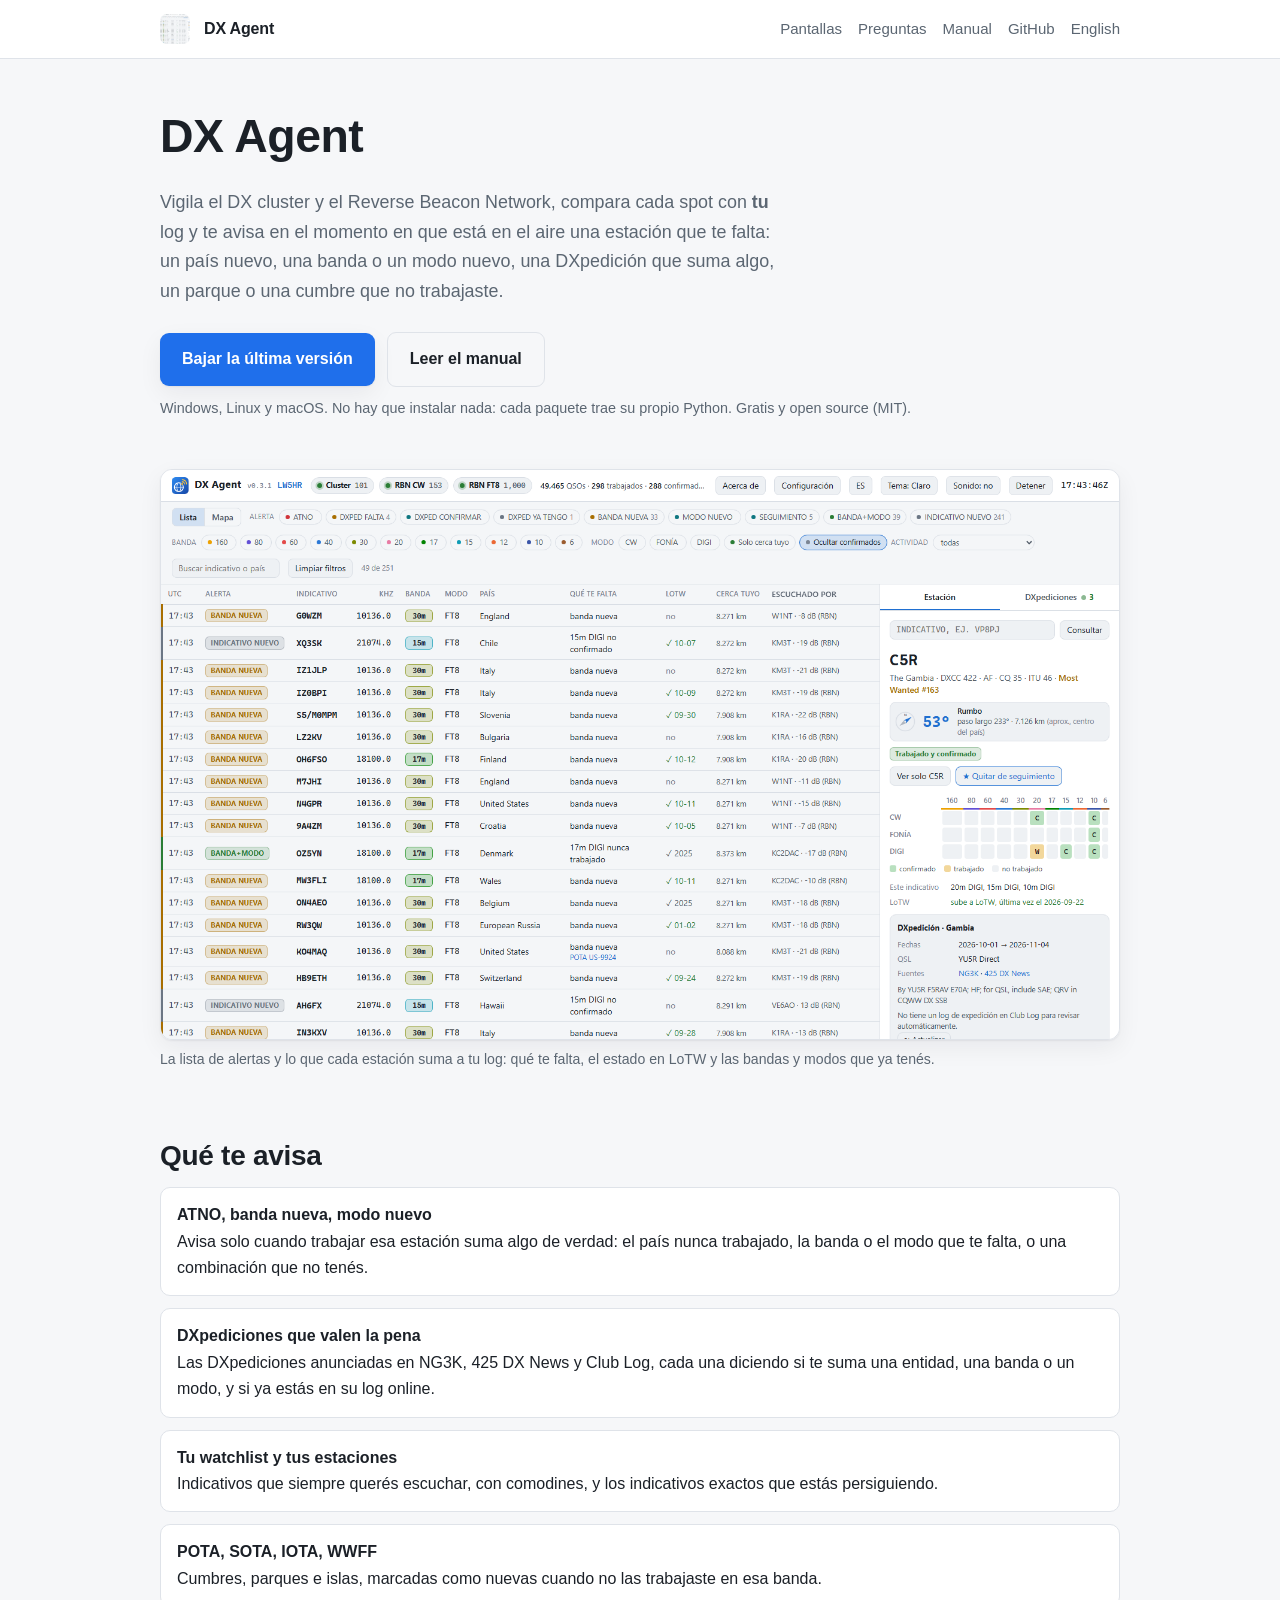
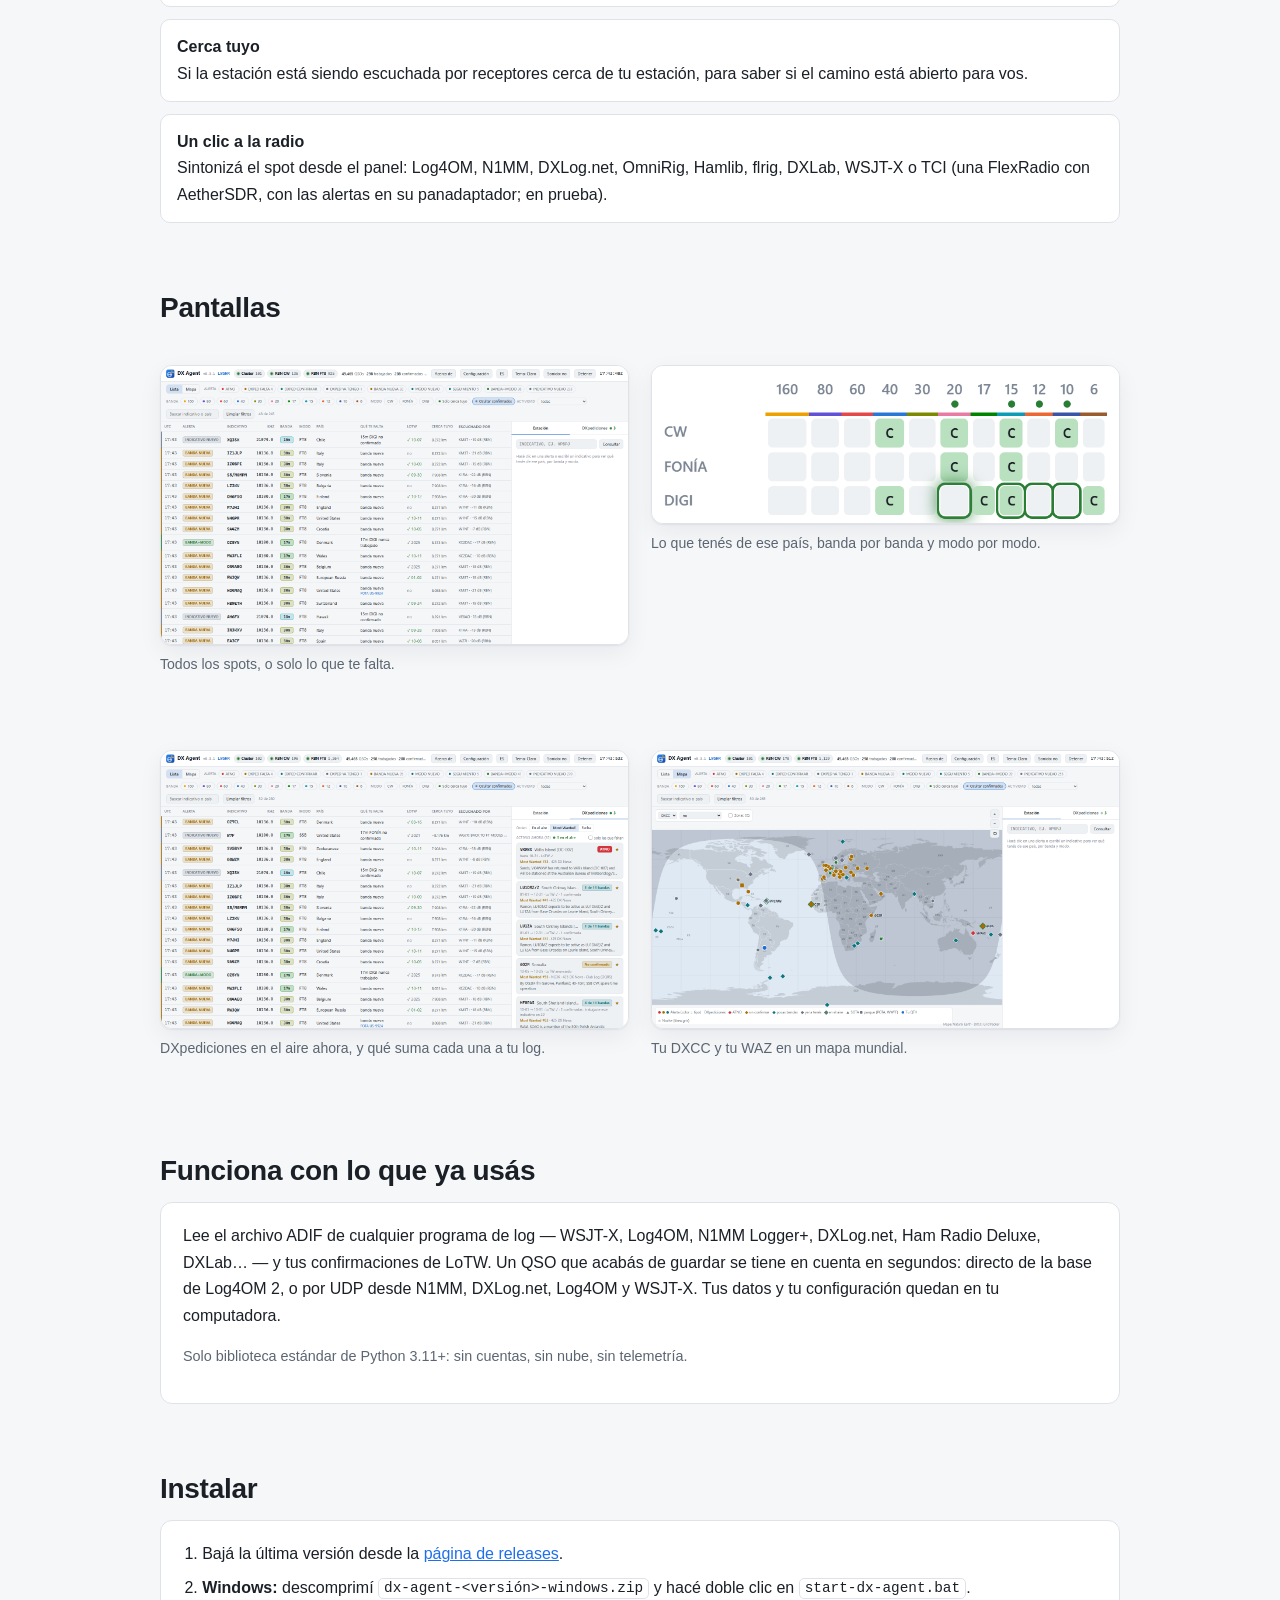
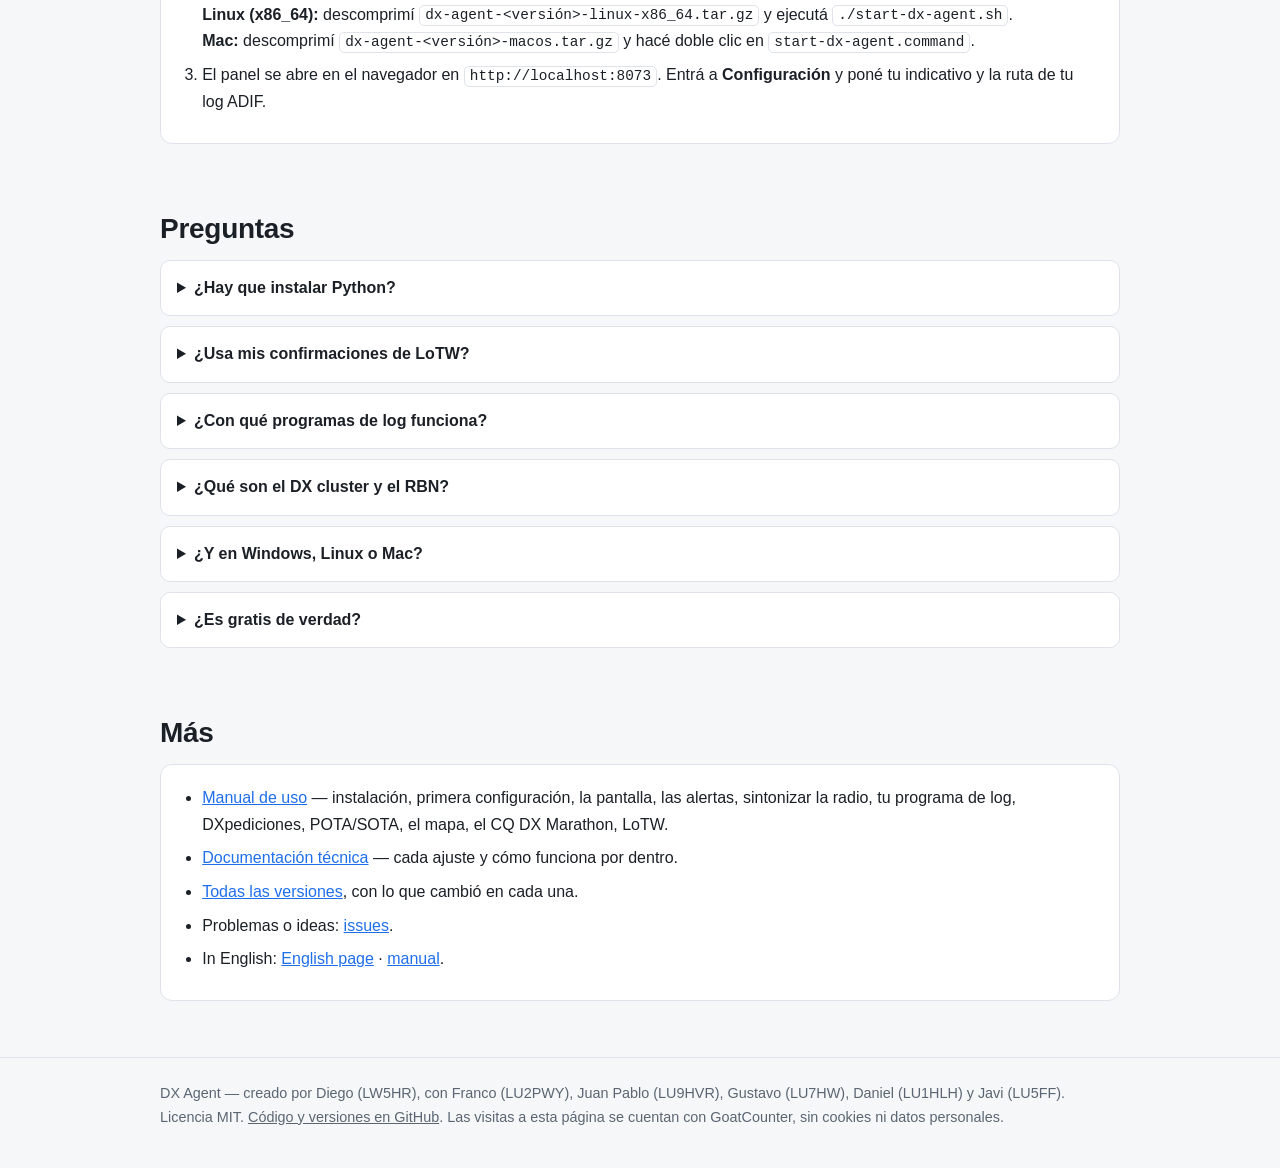
==== es/index.html @ 0524f542 "Page and manual: 0.4.9" ====
<!DOCTYPE html>
<html lang="es">
<head>
<meta charset="utf-8">
<meta name="viewport" content="width=device-width, initial-scale=1">
<title>DX Agent — alertas del DX cluster y del RBN para lo que te falta</title>
<meta name="description" content="Vigila el DX cluster y el RBN y te avisa cuando está en el aire un país, banda, modo o DXpedición que te falta. Gratis, open source, Windows, Linux y Mac.">
<link rel="canonical" href="https://ddimunzio.github.io/dx-agent-download/es/">
<link rel="alternate" hreflang="en" href="https://ddimunzio.github.io/dx-agent-download/">
<link rel="alternate" hreflang="es" href="https://ddimunzio.github.io/dx-agent-download/es/">
<link rel="alternate" hreflang="x-default" href="https://ddimunzio.github.io/dx-agent-download/">
<link rel="icon" href="../images/list.es.png" type="image/png">
<link rel="stylesheet" href="../style.css">
<meta property="og:type" content="website">
<meta property="og:title" content="DX Agent — alertas del DX cluster para lo que te falta">
<meta property="og:description" content="Vigila el DX cluster y el RBN y te avisa cuando está en el aire algo que te falta. Windows, Linux y Mac. Gratis y open source.">
<meta property="og:url" content="https://ddimunzio.github.io/dx-agent-download/es/">
<meta property="og:image" content="https://ddimunzio.github.io/dx-agent-download/images/station.es.png">
<meta property="og:locale" content="es_ES">
<meta property="og:locale:alternate" content="en_US">
<meta name="twitter:card" content="summary_large_image">
<meta name="twitter:title" content="DX Agent — alertas del DX cluster para lo que te falta">
<meta name="twitter:description" content="Vigila el DX cluster y el RBN y te avisa cuando está en el aire algo que te falta.">
<meta name="twitter:image" content="https://ddimunzio.github.io/dx-agent-download/images/station.es.png">
<script type="application/ld+json">
{
  "@context": "https://schema.org",
  "@type": "SoftwareApplication",
  "name": "DX Agent",
  "applicationCategory": "UtilitiesApplication",
  "applicationSubCategory": "Radioaficion",
  "operatingSystem": "Windows, Linux, macOS",
  "inLanguage": "es",
  "description": "Vigila el DX cluster y el Reverse Beacon Network, compara cada spot con tu log ADIF y te avisa cuando esta en el aire una estacion que te falta.",
  "url": "https://ddimunzio.github.io/dx-agent-download/es/",
  "downloadUrl": "https://github.com/ddimunzio/dx-agent-download/releases/latest",
  "softwareVersion": "0.4.9",
  "license": "https://opensource.org/licenses/MIT",
  "isAccessibleForFree": true,
  "screenshot": "https://ddimunzio.github.io/dx-agent-download/images/station.es.png",
  "offers": { "@type": "Offer", "price": "0", "priceCurrency": "USD" },
  "sameAs": ["https://github.com/ddimunzio/dx-agent-download"]
}
</script>
<script type="application/ld+json">
{
  "@context": "https://schema.org",
  "@type": "FAQPage",
  "inLanguage": "es",
  "mainEntity": [
    { "@type": "Question", "name": "¿Hay que instalar Python para usar DX Agent?",
      "acceptedAnswer": { "@type": "Answer", "text": "No. El zip de Windows, el tar.gz de Linux y el paquete de Mac traen su propio Python: se descomprime y se arranca. No hay nada mas que instalar." } },
    { "@type": "Question", "name": "¿Usa mis confirmaciones de LoTW?",
      "acceptedAnswer": { "@type": "Answer", "text": "Si. Con tu contrasena de LoTW baja tus confirmaciones y las suma a tu log, asi una entidad cuenta como confirmada aunque tu programa de log todavia no la haya sincronizado. Tambien podes usar lo que subiste a LoTW como log, sin archivo ADIF." } },
    { "@type": "Question", "name": "¿Con que programas de log funciona?",
      "acceptedAnswer": { "@type": "Answer", "text": "Con cualquiera que escriba un archivo ADIF: WSJT-X, Log4OM, N1MM Logger+, DXLog.net, Ham Radio Deluxe, DXLab y otros. Con Log4OM 2 un QSO se lee directo de su base en unos 10 segundos, y los QSOs que N1MM, DXLog.net, Log4OM o WSJT-X mandan por UDP cuentan al instante." } },
    { "@type": "Question", "name": "¿Que son el DX cluster y el Reverse Beacon Network?",
      "acceptedAnswer": { "@type": "Answer", "text": "El DX cluster es donde los radioaficionados anuncian las estaciones que escuchan. El Reverse Beacon Network es una red mundial de receptores automaticos que decodifican CW y modos digitales y reportan cada estacion que oyen. DX Agent escucha a los dos y se queda con lo que importa para tu log." } },
    { "@type": "Question", "name": "¿Funciona en Linux y en Mac?",
      "acceptedAnswer": { "@type": "Answer", "text": "Si. Windows, Linux (x86_64) y macOS tienen su propio paquete con Python adentro. Lo unico que no esta fuera de Windows es el log en vivo de Log4OM y los destinos de sintonia Log4OM, N1MM, OmniRig y DXLab; Hamlib, flrig y TCI funcionan en todas las plataformas." } },
    { "@type": "Question", "name": "¿Es gratis?",
      "acceptedAnswer": { "@type": "Answer", "text": "Si: licencia MIT, sin cuenta, sin telemetria y sin servicio en la nube. Corre en tu computadora." } }
  ]
}
</script>
</head>
<body>

<header>
  <div class="wrap">
    <img src="../images/station.es.png" alt="DX Agent" width="30" height="30" style="object-fit:cover;border-radius:7px">
    <span class="name">DX Agent</span>
    <nav>
      <a href="#pantallas">Pantallas</a>
      <a href="#preguntas">Preguntas</a>
      <a href="https://github.com/ddimunzio/dx-agent-download/blob/main/MANUAL.es.md">Manual</a>
      <a href="https://github.com/ddimunzio/dx-agent-download">GitHub</a>
      <a href="../" hreflang="en" lang="en">English</a>
    </nav>
  </div>
</header>

<main class="wrap">

  <section class="hero">
    <h1>DX Agent</h1>
    <p class="lead">Vigila el DX cluster y el Reverse Beacon Network, compara cada spot con
      <strong>tu</strong> log y te avisa en el momento en que está en el aire una estación que te
      falta: un país nuevo, una banda o un modo nuevo, una DXpedición que suma algo, un parque o una
      cumbre que no trabajaste.</p>
    <div class="cta">
      <a class="btn" href="https://github.com/ddimunzio/dx-agent-download/releases/latest" data-goatcounter-click="download">Bajar la última versión</a>
      <a class="btn secondary" href="https://github.com/ddimunzio/dx-agent-download/blob/main/MANUAL.es.md">Leer el manual</a>
    </div>
    <p class="small">Windows, Linux y macOS. No hay que instalar nada: cada paquete trae su propio
      Python. Gratis y open source (MIT).</p>
  </section>

  <figure>
    <img src="../images/station.es.png" alt="Panel de DX Agent: la lista de alertas, con una DXpedición que hacía falta en 20 m y la grilla de bandas y modos de esa estación" width="1000" loading="eager">
    <figcaption>La lista de alertas y lo que cada estación suma a tu log: qué te falta, el estado en
      LoTW y las bandas y modos que ya tenés.</figcaption>
  </figure>

  <h2>Qué te avisa</h2>
  <ul class="features">
    <li><b>ATNO, banda nueva, modo nuevo</b> Avisa solo cuando trabajar esa estación suma algo de
      verdad: el país nunca trabajado, la banda o el modo que te falta, o una combinación que no tenés.</li>
    <li><b>DXpediciones que valen la pena</b> Las DXpediciones anunciadas en NG3K, 425 DX News y Club
      Log, cada una diciendo si te suma una entidad, una banda o un modo, y si ya estás en su log
      online.</li>
    <li><b>Tu watchlist y tus estaciones</b> Indicativos que siempre querés escuchar, con comodines, y
      los indicativos exactos que estás persiguiendo.</li>
    <li><b>POTA, SOTA, IOTA, WWFF</b> Cumbres, parques e islas, marcadas como nuevas cuando no las
      trabajaste en esa banda.</li>
    <li><b>Cerca tuyo</b> Si la estación está siendo escuchada por receptores cerca de tu estación, para
      saber si el camino está abierto para vos.</li>
    <li><b>Un clic a la radio</b> Sintonizá el spot desde el panel: Log4OM, N1MM, DXLog.net, OmniRig,
      Hamlib, flrig, DXLab, WSJT-X o TCI (una FlexRadio con AetherSDR, con las alertas en su
      panadaptador; en prueba).</li>
  </ul>

  <h2 id="pantallas">Pantallas</h2>
  <div class="grid2">
    <figure>
      <img src="../images/list.es.png" alt="DX Agent: la lista de spots, filtrada a las estaciones que faltan, con los chips de banda y modo" loading="lazy">
      <figcaption>Todos los spots, o solo lo que te falta.</figcaption>
    </figure>
    <figure>
      <img src="../images/grid-onair.es.png" alt="DX Agent: la grilla de bandas y modos, con un anillo verde en la banda donde la estación está en el aire ahora" loading="lazy">
      <figcaption>Lo que tenés de ese país, banda por banda y modo por modo.</figcaption>
    </figure>
    <figure>
      <img src="../images/dxpeditions.es.png" alt="DX Agent: la pestaña de DXpediciones, con las que están en el aire ahora y lo que cada una suma al log" loading="lazy">
      <figcaption>DXpediciones en el aire ahora, y qué suma cada una a tu log.</figcaption>
    </figure>
    <figure>
      <img src="../images/map.es.png" alt="DX Agent: el mapa mundial con los países trabajados y confirmados y la posición de la estación" loading="lazy">
      <figcaption>Tu DXCC y tu WAZ en un mapa mundial.</figcaption>
    </figure>
  </div>

  <h2>Funciona con lo que ya usás</h2>
  <div class="card">
    <p>Lee el archivo ADIF de cualquier programa de log — WSJT-X, Log4OM, N1MM Logger+, DXLog.net, Ham
      Radio Deluxe, DXLab… — y tus confirmaciones de LoTW. Un QSO que acabás de guardar se tiene en
      cuenta en segundos: directo de la base de Log4OM 2, o por UDP desde N1MM, DXLog.net, Log4OM y
      WSJT-X. Tus datos y tu configuración quedan en tu computadora.</p>
    <p class="small">Solo biblioteca estándar de Python 3.11+: sin cuentas, sin nube, sin telemetría.</p>
  </div>

  <h2>Instalar</h2>
  <div class="card">
    <ol>
      <li>Bajá la última versión desde la
        <a href="https://github.com/ddimunzio/dx-agent-download/releases/latest" data-goatcounter-click="download-install">página de releases</a>.</li>
      <li><b>Windows:</b> descomprimí <code>dx-agent-&lt;versión&gt;-windows.zip</code> y hacé doble clic
        en <code>start-dx-agent.bat</code>.<br>
        <b>Linux (x86_64):</b> descomprimí <code>dx-agent-&lt;versión&gt;-linux-x86_64.tar.gz</code> y
        ejecutá <code>./start-dx-agent.sh</code>.<br>
        <b>Mac:</b> descomprimí <code>dx-agent-&lt;versión&gt;-macos.tar.gz</code> y hacé doble clic en
        <code>start-dx-agent.command</code>.</li>
      <li>El panel se abre en el navegador en <code>http://localhost:8073</code>. Entrá a
        <b>Configuración</b> y poné tu indicativo y la ruta de tu log ADIF.</li>
    </ol>
  </div>

  <h2 id="preguntas">Preguntas</h2>
  <details>
    <summary>¿Hay que instalar Python?</summary>
    <p>No. Cada paquete trae su propio Python: se descomprime y se arranca. No hay nada más que instalar.</p>
  </details>
  <details>
    <summary>¿Usa mis confirmaciones de LoTW?</summary>
    <p>Sí. Con tu contraseña de LoTW baja tus confirmaciones y las suma a tu log, así una entidad
      cuenta como confirmada aunque tu programa de log todavía no la haya sincronizado. También podés
      usar lo que subiste a LoTW como log, sin archivo ADIF.</p>
  </details>
  <details>
    <summary>¿Con qué programas de log funciona?</summary>
    <p>Con cualquiera que escriba un archivo ADIF. Con Log4OM 2 un QSO se lee directo de su base en
      unos 10 segundos; los QSOs que N1MM Logger+, DXLog.net, Log4OM o WSJT-X mandan por UDP cuentan
      al instante.</p>
  </details>
  <details>
    <summary>¿Qué son el DX cluster y el RBN?</summary>
    <p>El DX cluster es donde los radioaficionados anuncian las estaciones que escuchan. El Reverse
      Beacon Network es una red mundial de receptores automáticos que decodifican CW y modos digitales
      y reportan cada estación que oyen. DX Agent escucha a los dos y se queda con lo que importa para
      tu log.</p>
  </details>
  <details>
    <summary>¿Y en Windows, Linux o Mac?</summary>
    <p>En los tres, cada uno con su paquete. Lo único que no está fuera de Windows es el log en vivo
      de Log4OM y los destinos de sintonía Log4OM, N1MM, OmniRig y DXLab; Hamlib, flrig y TCI funcionan
      en todas las plataformas.</p>
  </details>
  <details>
    <summary>¿Es gratis de verdad?</summary>
    <p>Sí: licencia MIT, sin cuenta, sin telemetría y sin servicio en la nube. Corre en tu
      computadora.</p>
  </details>

  <h2>Más</h2>
  <div class="card">
    <ul>
      <li><a href="https://github.com/ddimunzio/dx-agent-download/blob/main/MANUAL.es.md">Manual de uso</a>
        — instalación, primera configuración, la pantalla, las alertas, sintonizar la radio, tu
        programa de log, DXpediciones, POTA/SOTA, el mapa, el CQ DX Marathon, LoTW.</li>
      <li><a href="https://github.com/ddimunzio/dx-agent-download/blob/main/docs/DOCUMENTACION.md">Documentación técnica</a>
        — cada ajuste y cómo funciona por dentro.</li>
      <li><a href="https://github.com/ddimunzio/dx-agent-download/releases" data-goatcounter-click="all-versions">Todas las versiones</a>, con
        lo que cambió en cada una.</li>
      <li>Problemas o ideas: <a href="https://github.com/ddimunzio/dx-agent-download/issues">issues</a>.</li>
      <li lang="en">In English: <a href="../" hreflang="en">English page</a> ·
        <a href="https://github.com/ddimunzio/dx-agent-download/blob/main/MANUAL.en.md" hreflang="en">manual</a>.</li>
    </ul>
  </div>

</main>

<footer>
  <div class="wrap">
    DX Agent — creado por Diego (LW5HR), con Franco (LU2PWY), Juan Pablo (LU9HVR),
    Gustavo (LU7HW), Daniel (LU1HLH) y Javi (LU5FF). Licencia MIT.
    <a href="https://github.com/ddimunzio/dx-agent-download">Código y versiones en GitHub</a>.
    Las visitas a esta página se cuentan con GoatCounter, sin cookies ni datos personales.
  </div>
</footer>

<!-- Visits and download clicks, counted by GoatCounter (no cookies, no personal data):
     https://lw5hr.goatcounter.com -->
<script data-goatcounter="https://lw5hr.goatcounter.com/count"
        async src="https://gc.zgo.at/count.js"></script>
</body>
</html>
---- style.css ----
/* DX Agent: the download page. No dependencies, no fonts to fetch: it must open fast on a
   phone over a bad link, from a forum or a club's WhatsApp group. */
:root {
  --bg: #f6f7f9; --panel: #fff; --text: #1b2027; --muted: #5b6672; --line: #dfe3e9;
  --accent: #1f6feb; --accent-text: #fff; --good: #1a7f37; --shadow: 0 1px 2px rgba(16,24,40,.06), 0 8px 24px rgba(16,24,40,.06);
  --mono: ui-monospace, SFMono-Regular, "SF Mono", Menlo, Consolas, monospace;
}
@media (prefers-color-scheme: dark) {
  :root {
    --bg: #0e1116; --panel: #161b22; --text: #e6edf3; --muted: #9aa7b4; --line: #262d36;
    --accent: #388bfd; --accent-text: #04101f; --good: #3fb950; --shadow: 0 1px 2px rgba(0,0,0,.4), 0 8px 24px rgba(0,0,0,.35);
  }
}
* { box-sizing: border-box; }
html { scroll-behavior: smooth; }
body {
  margin: 0; background: var(--bg); color: var(--text);
  font: 16px/1.65 -apple-system, BlinkMacSystemFont, "Segoe UI", Roboto, Helvetica, Arial, sans-serif;
}
.wrap { max-width: 1000px; margin: 0 auto; padding: 0 20px; }
a { color: var(--accent); }
h1, h2, h3 { line-height: 1.25; margin: 0 0 .5em; letter-spacing: -.01em; }
h1 { font-size: clamp(2rem, 5vw, 2.9rem); }
h2 { font-size: clamp(1.35rem, 3vw, 1.75rem); margin-top: 2.4em; }
h3 { font-size: 1.05rem; }
p { margin: 0 0 1em; }
code { font-family: var(--mono); font-size: .9em; background: var(--panel); border: 1px solid var(--line); border-radius: 5px; padding: .1em .35em; }

header { border-bottom: 1px solid var(--line); background: var(--panel); position: sticky; top: 0; z-index: 5; }
header .wrap { display: flex; align-items: center; gap: 14px; min-height: 58px; flex-wrap: wrap; padding-top: 8px; padding-bottom: 8px; }
header img { width: 30px; height: 30px; }
header .name { font-weight: 700; letter-spacing: -.01em; }
header nav { margin-left: auto; display: flex; gap: 16px; align-items: center; font-size: .94rem; flex-wrap: wrap; }
header nav a { color: var(--muted); text-decoration: none; }
header nav a:hover { color: var(--text); }

.hero { padding: 48px 0 8px; }
.lead { font-size: 1.12rem; color: var(--muted); max-width: 62ch; }
.cta { display: flex; gap: 12px; align-items: center; flex-wrap: wrap; margin: 26px 0 10px; }
.btn {
  display: inline-block; background: var(--accent); color: var(--accent-text); text-decoration: none;
  font-weight: 650; padding: 13px 22px; border-radius: 9px; box-shadow: var(--shadow);
}
.btn:hover { filter: brightness(1.08); }
.btn.secondary { background: transparent; color: var(--text); border: 1px solid var(--line); box-shadow: none; }
.small { font-size: .9rem; color: var(--muted); }

figure { margin: 26px 0; }
figure img { width: 100%; height: auto; display: block; border-radius: 12px; border: 1px solid var(--line); box-shadow: var(--shadow); }
figcaption { font-size: .88rem; color: var(--muted); margin-top: 8px; }
.grid2 { display: grid; gap: 22px; grid-template-columns: 1fr 1fr; }
@media (max-width: 760px) { .grid2 { grid-template-columns: 1fr; } }

ul.features { list-style: none; padding: 0; margin: 0; display: grid; gap: 12px; }
ul.features li { background: var(--panel); border: 1px solid var(--line); border-radius: 10px; padding: 14px 16px; }
ul.features b { display: block; }

.card { background: var(--panel); border: 1px solid var(--line); border-radius: 12px; padding: 20px 22px; }
.card ol, .card ul { margin: 0; padding-left: 1.2em; }
.card li { margin-bottom: .45em; }

details { background: var(--panel); border: 1px solid var(--line); border-radius: 10px; padding: 14px 16px; margin-bottom: 10px; }
details summary { cursor: pointer; font-weight: 620; }
details p { margin: 10px 0 0; color: var(--muted); }

footer { margin-top: 56px; border-top: 1px solid var(--line); padding: 24px 0 40px; color: var(--muted); font-size: .9rem; }
footer a { color: var(--muted); }
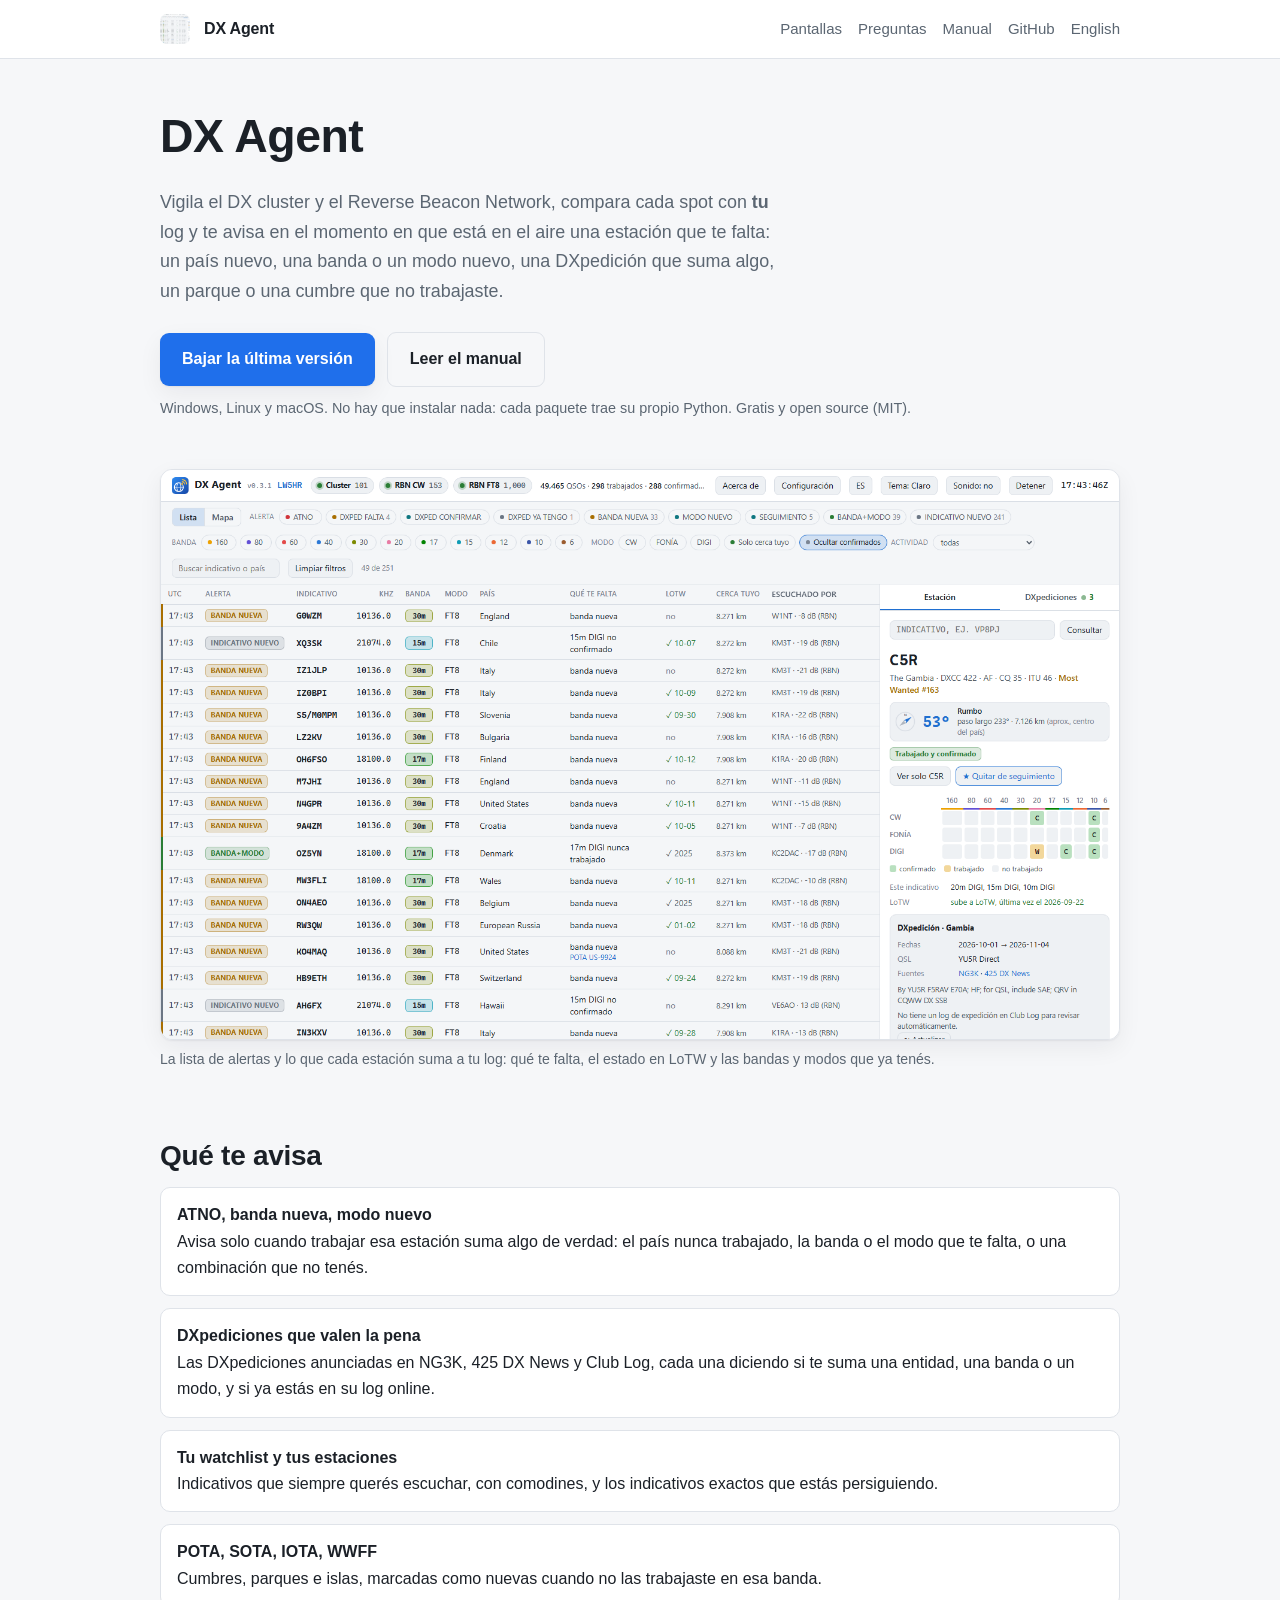
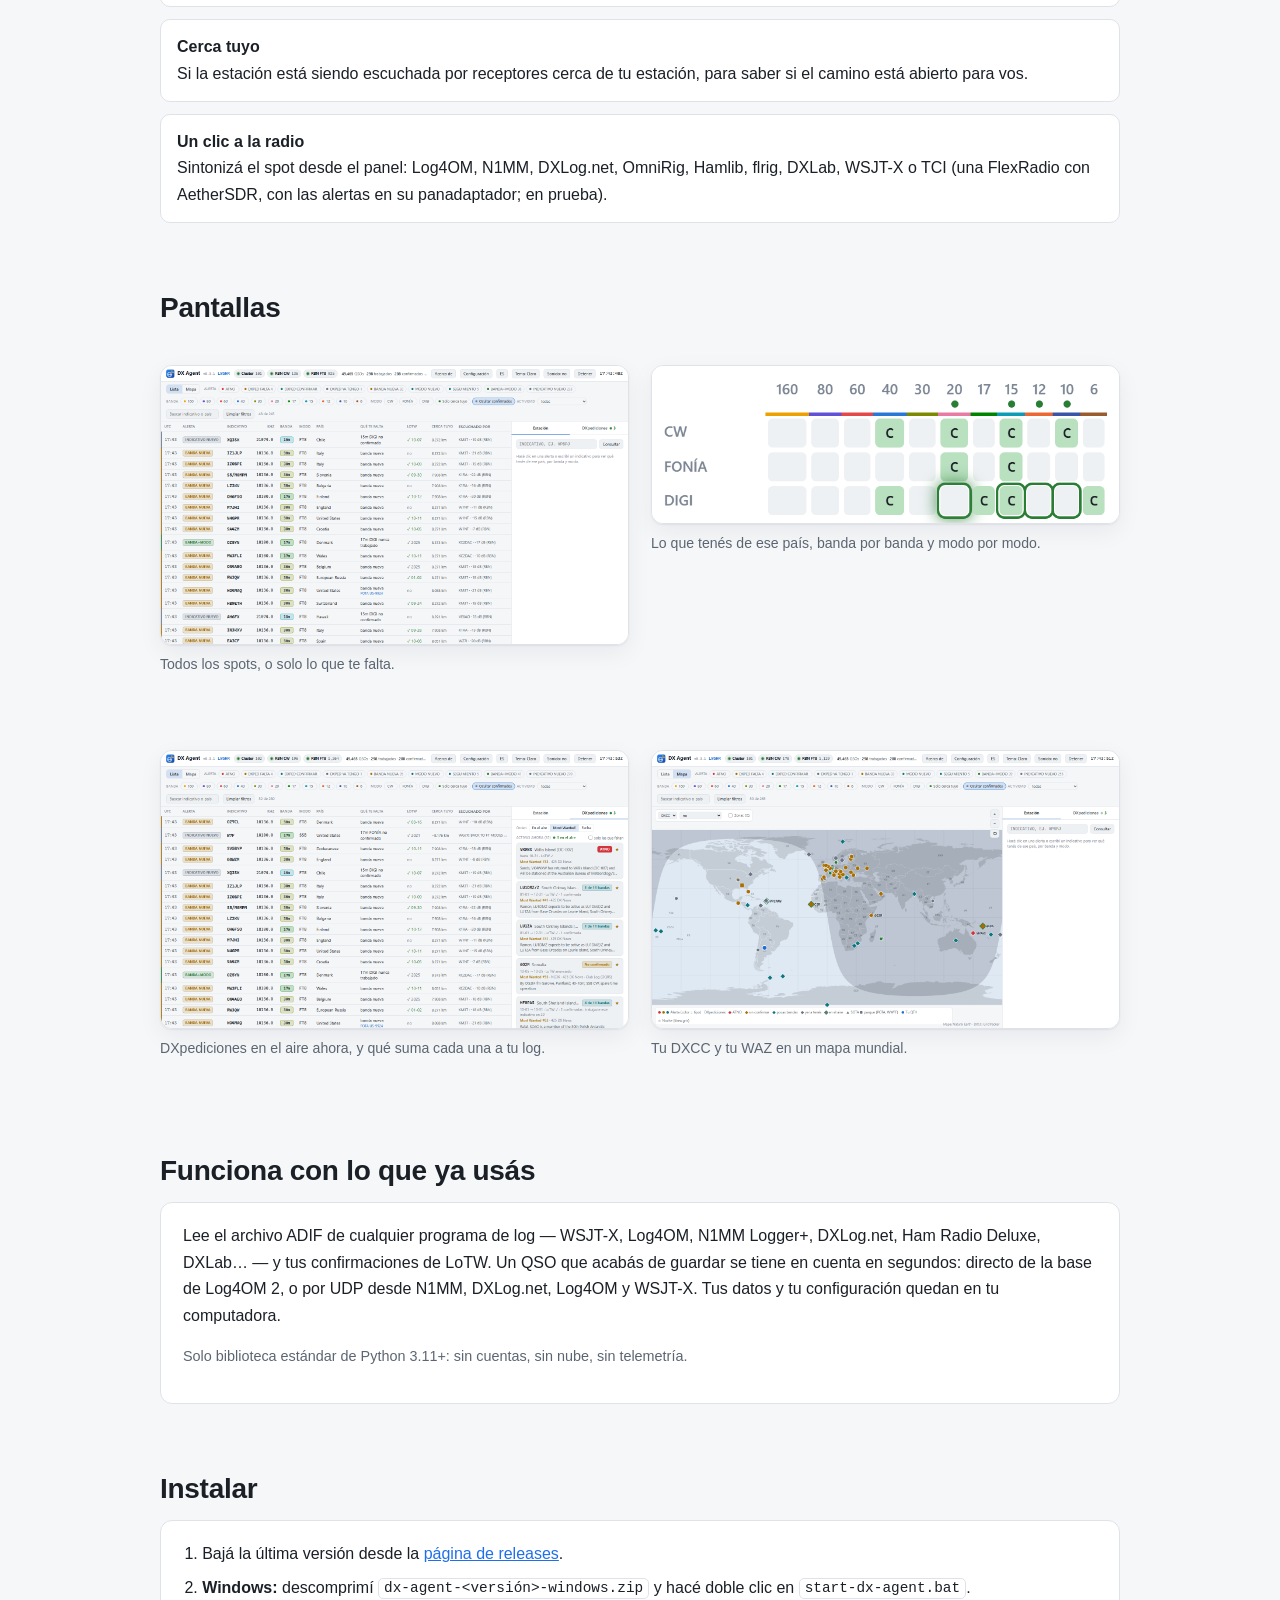
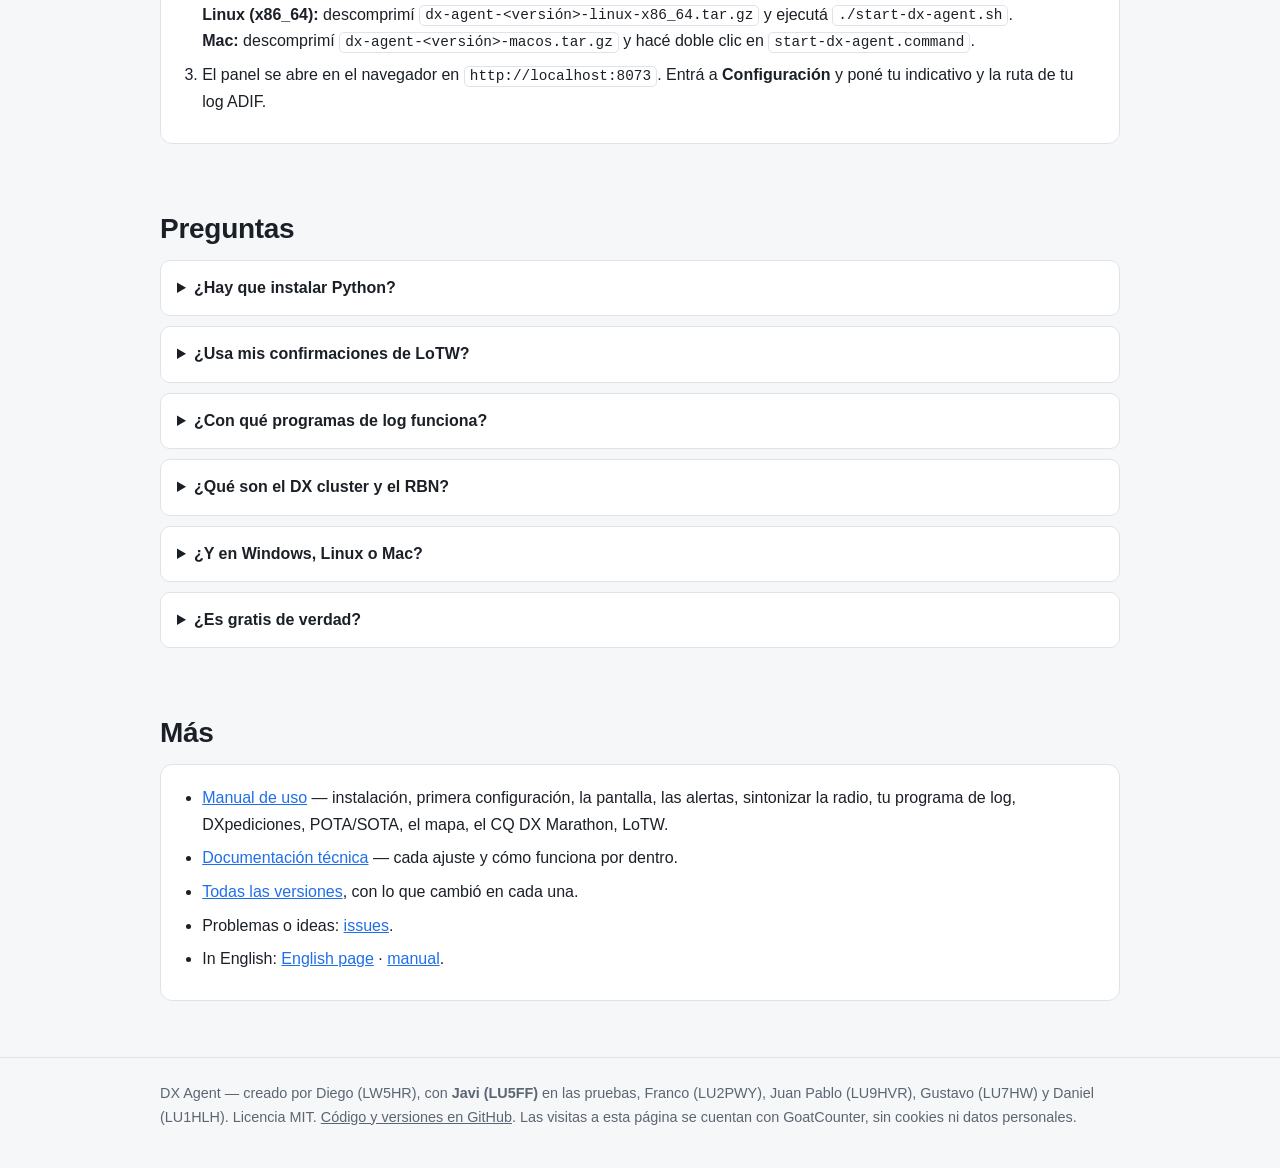
==== commit db2680c1: "Page and manual: 0.4.13" ====
--- a/es/index.html
+++ b/es/index.html
@@ -34,7 +34,7 @@
   "description": "Vigila el DX cluster y el Reverse Beacon Network, compara cada spot con tu log ADIF y te avisa cuando esta en el aire una estacion que te falta.",
   "url": "https://ddimunzio.github.io/dx-agent-download/es/",
   "downloadUrl": "https://github.com/ddimunzio/dx-agent-download/releases/latest",
-  "softwareVersion": "0.4.9",
+  "softwareVersion": "0.4.13",
   "license": "https://opensource.org/licenses/MIT",
   "isAccessibleForFree": true,
   "screenshot": "https://ddimunzio.github.io/dx-agent-download/images/station.es.png",
@@ -221,8 +221,8 @@
 
 <footer>
   <div class="wrap">
-    DX Agent — creado por Diego (LW5HR), con Franco (LU2PWY), Juan Pablo (LU9HVR),
-    Gustavo (LU7HW), Daniel (LU1HLH) y Javi (LU5FF). Licencia MIT.
+    DX Agent — creado por Diego (LW5HR), con <strong>Javi (LU5FF)</strong> en las pruebas, Franco (LU2PWY),
+    Juan Pablo (LU9HVR), Gustavo (LU7HW) y Daniel (LU1HLH). Licencia MIT.
     <a href="https://github.com/ddimunzio/dx-agent-download">Código y versiones en GitHub</a>.
     Las visitas a esta página se cuentan con GoatCounter, sin cookies ni datos personales.
   </div>
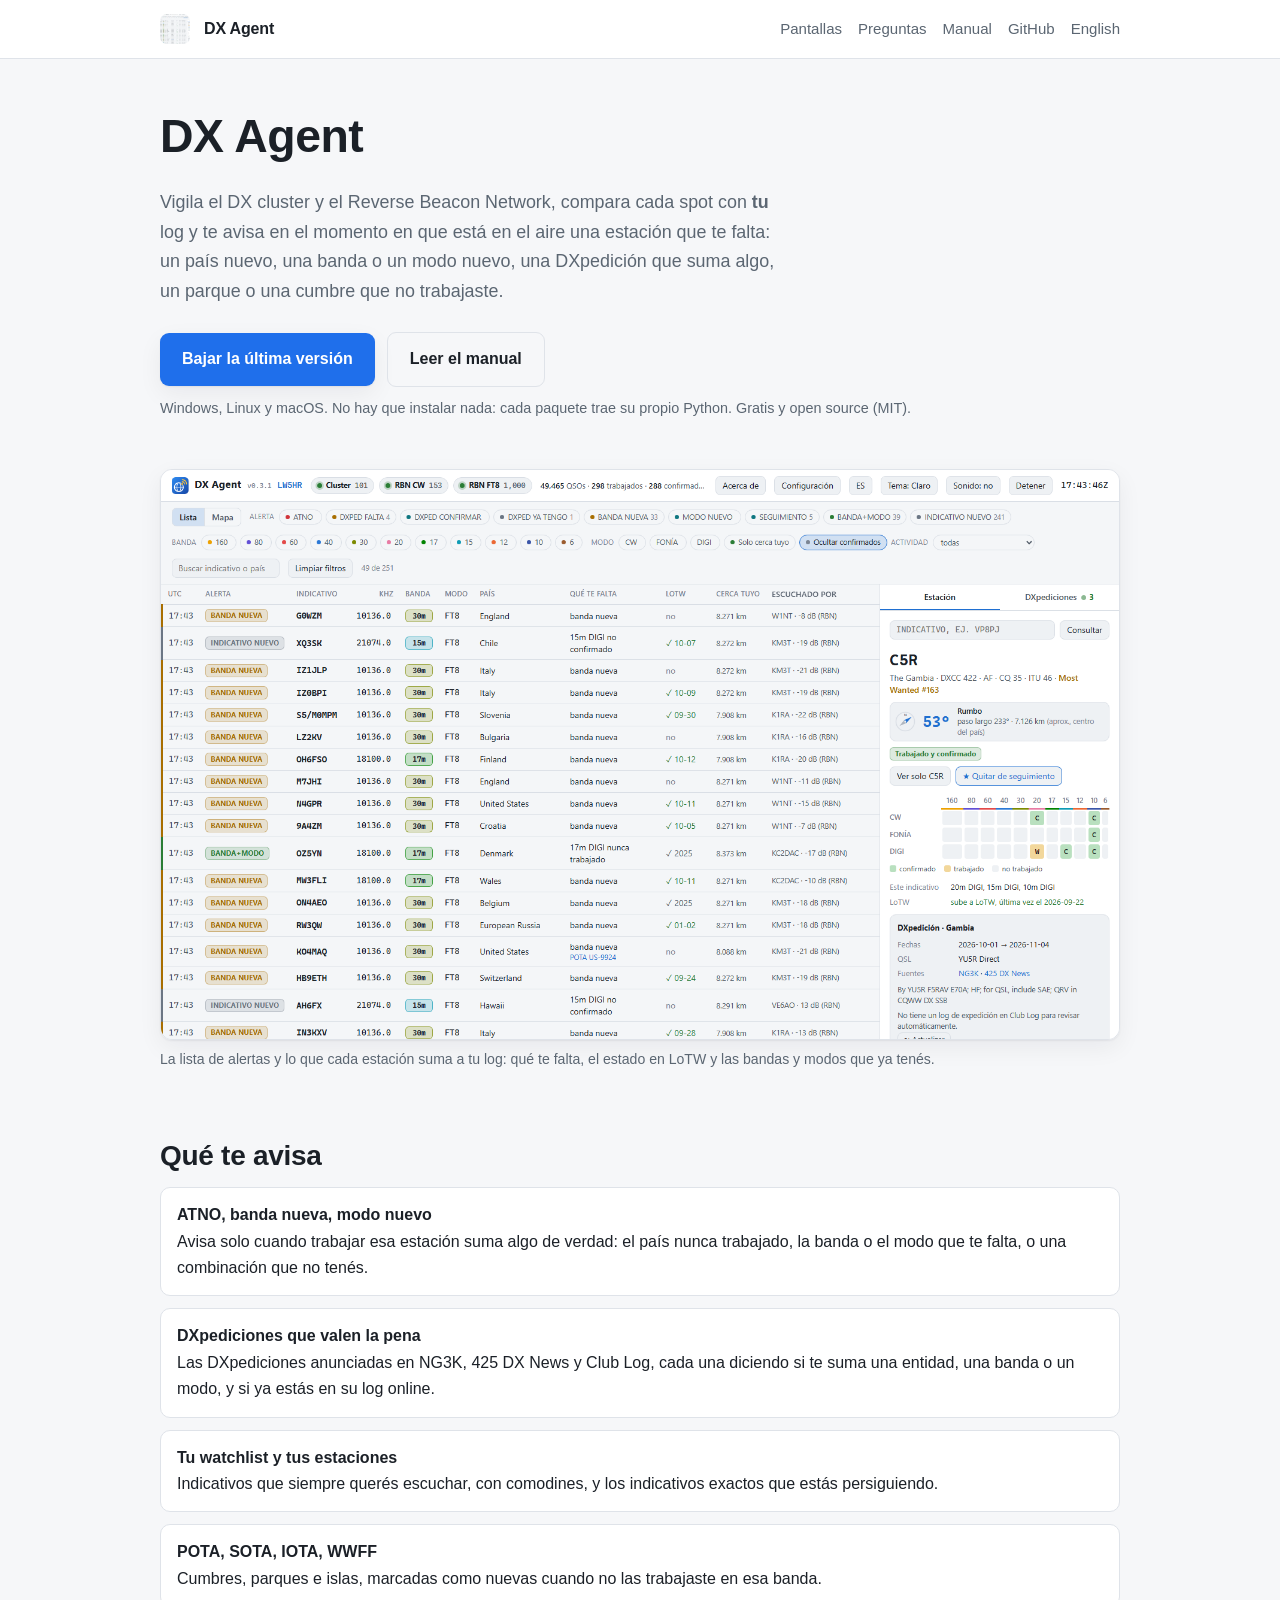
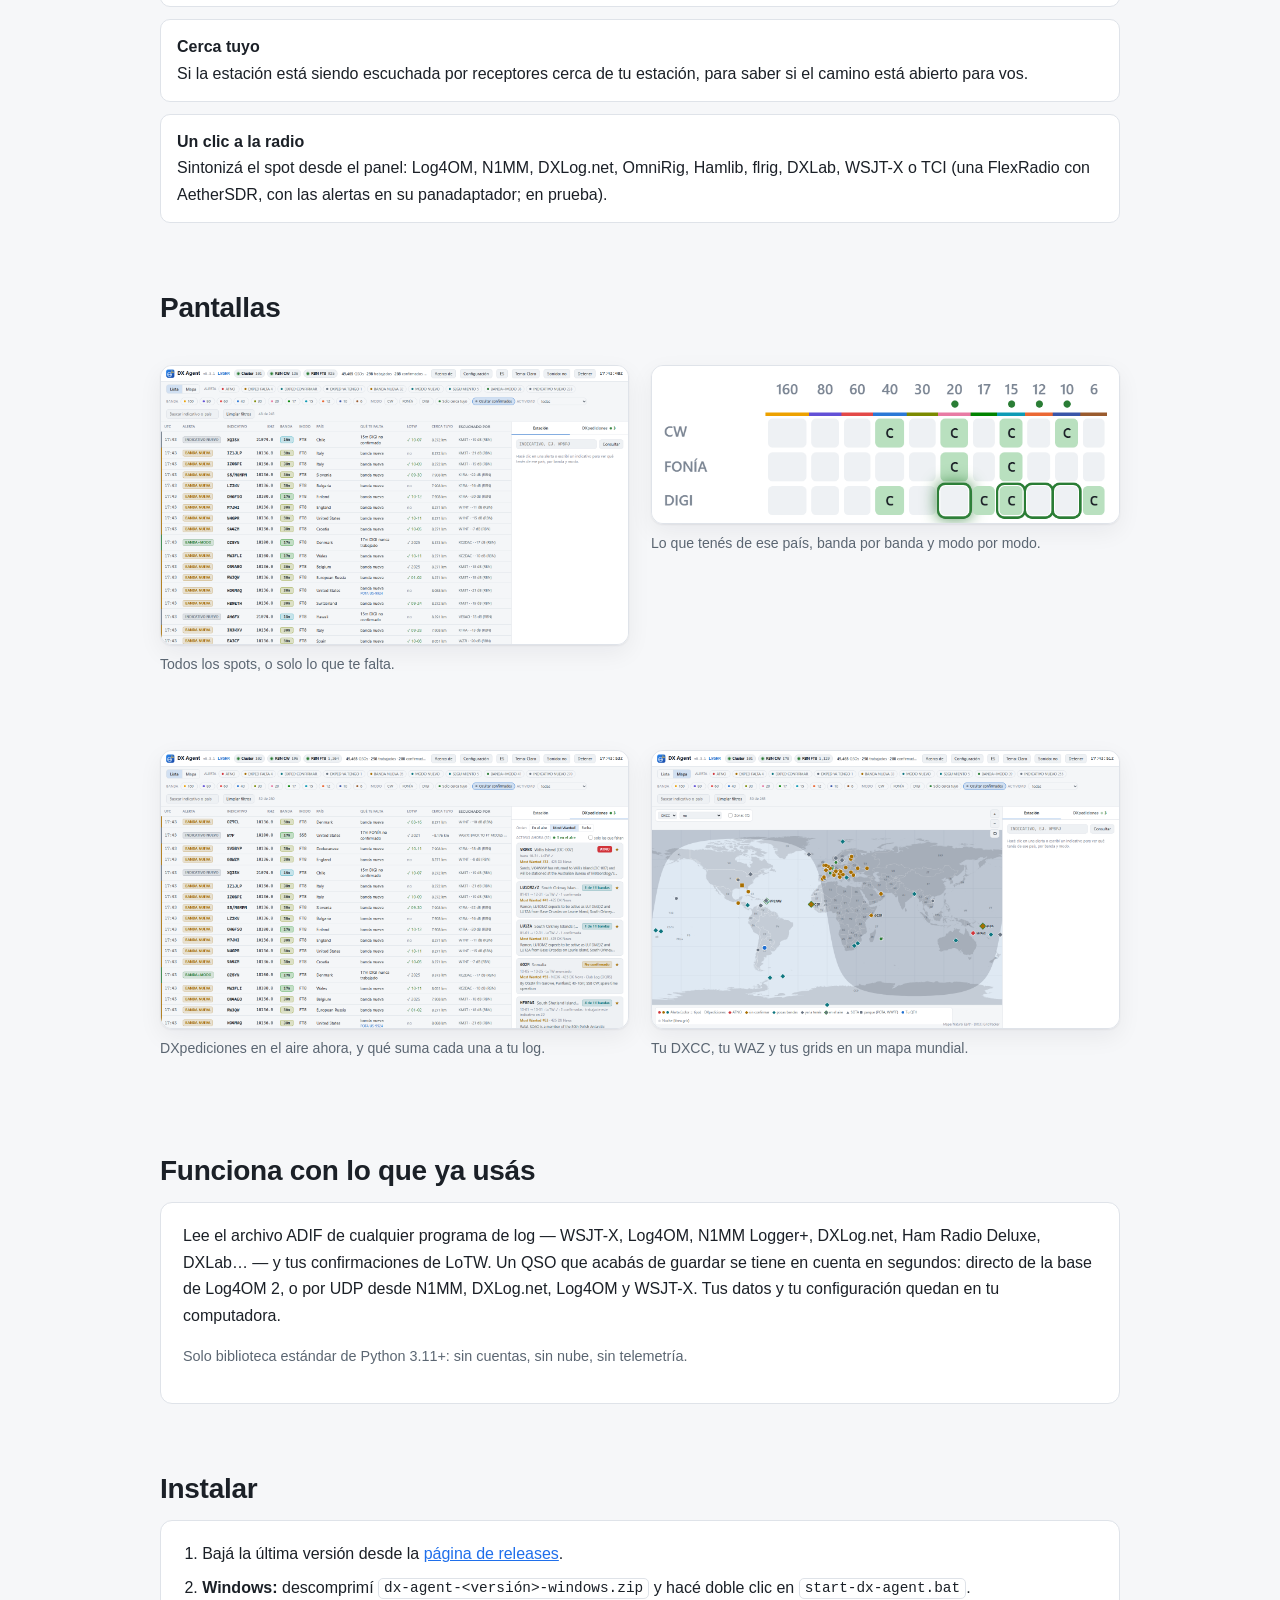
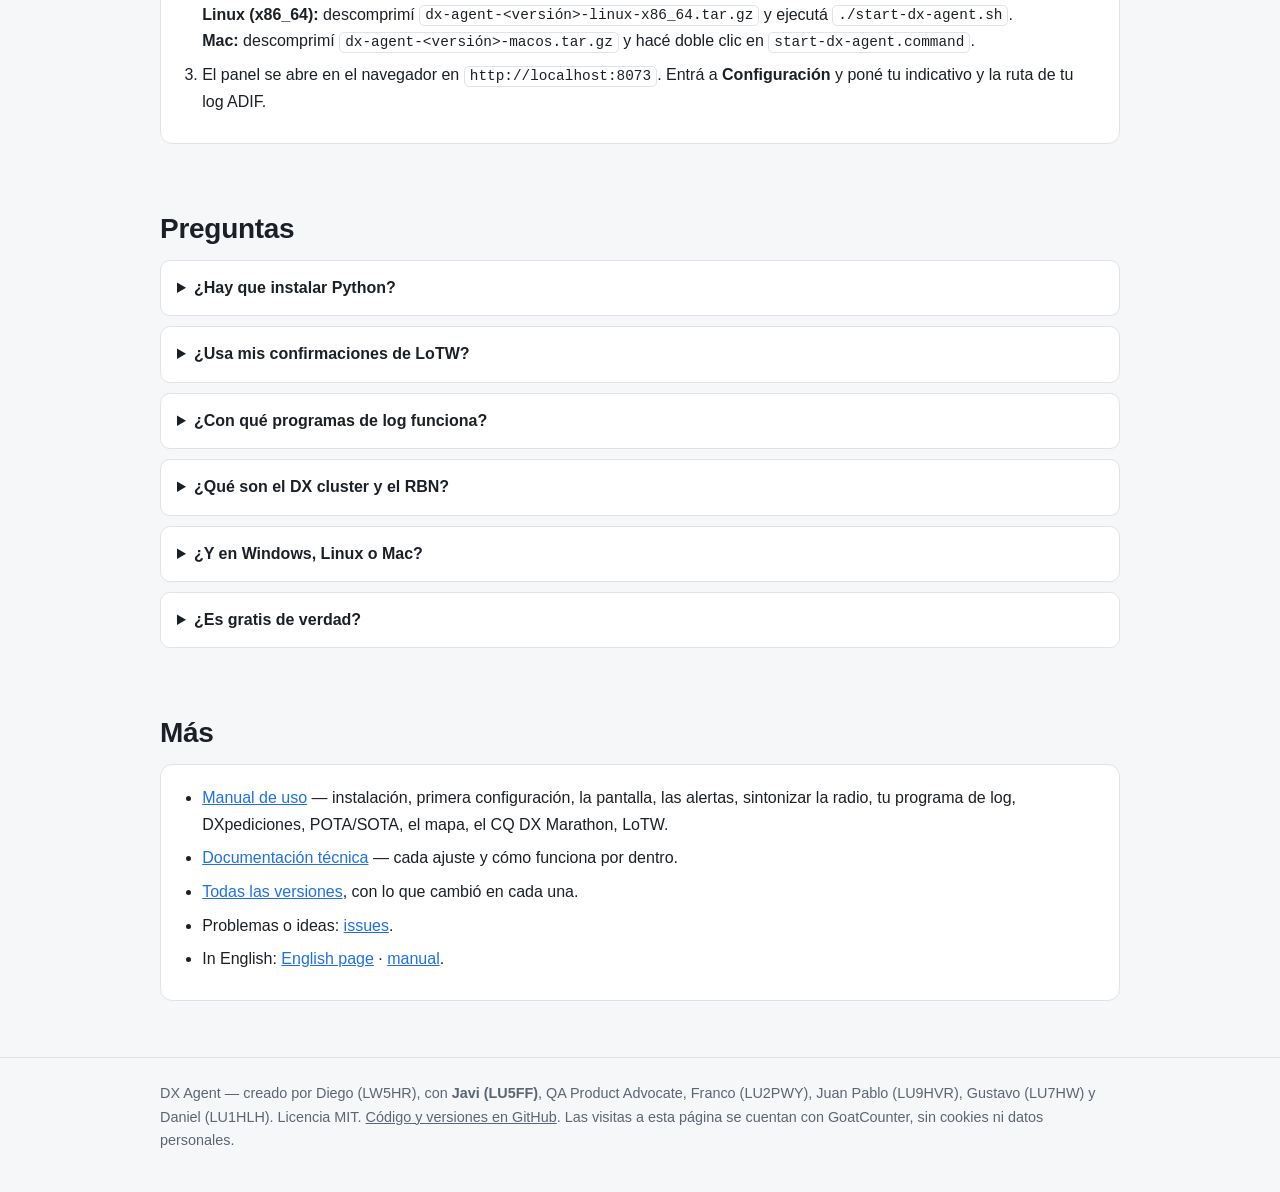
==== commit 5cba86d2: "Page and manual: 0.4.14" ====
--- a/es/index.html
+++ b/es/index.html
@@ -34,7 +34,7 @@
   "description": "Vigila el DX cluster y el Reverse Beacon Network, compara cada spot con tu log ADIF y te avisa cuando esta en el aire una estacion que te falta.",
   "url": "https://ddimunzio.github.io/dx-agent-download/es/",
   "downloadUrl": "https://github.com/ddimunzio/dx-agent-download/releases/latest",
-  "softwareVersion": "0.4.13",
+  "softwareVersion": "0.4.14",
   "license": "https://opensource.org/licenses/MIT",
   "isAccessibleForFree": true,
   "screenshot": "https://ddimunzio.github.io/dx-agent-download/images/station.es.png",
@@ -136,7 +136,7 @@
     </figure>
     <figure>
       <img src="../images/map.es.png" alt="DX Agent: el mapa mundial con los países trabajados y confirmados y la posición de la estación" loading="lazy">
-      <figcaption>Tu DXCC y tu WAZ en un mapa mundial.</figcaption>
+      <figcaption>Tu DXCC, tu WAZ y tus grids en un mapa mundial.</figcaption>
     </figure>
   </div>
 
@@ -221,7 +221,7 @@
 
 <footer>
   <div class="wrap">
-    DX Agent — creado por Diego (LW5HR), con <strong>Javi (LU5FF)</strong> en las pruebas, Franco (LU2PWY),
+    DX Agent — creado por Diego (LW5HR), con <strong>Javi (LU5FF)</strong>, QA Product Advocate, Franco (LU2PWY),
     Juan Pablo (LU9HVR), Gustavo (LU7HW) y Daniel (LU1HLH). Licencia MIT.
     <a href="https://github.com/ddimunzio/dx-agent-download">Código y versiones en GitHub</a>.
     Las visitas a esta página se cuentan con GoatCounter, sin cookies ni datos personales.
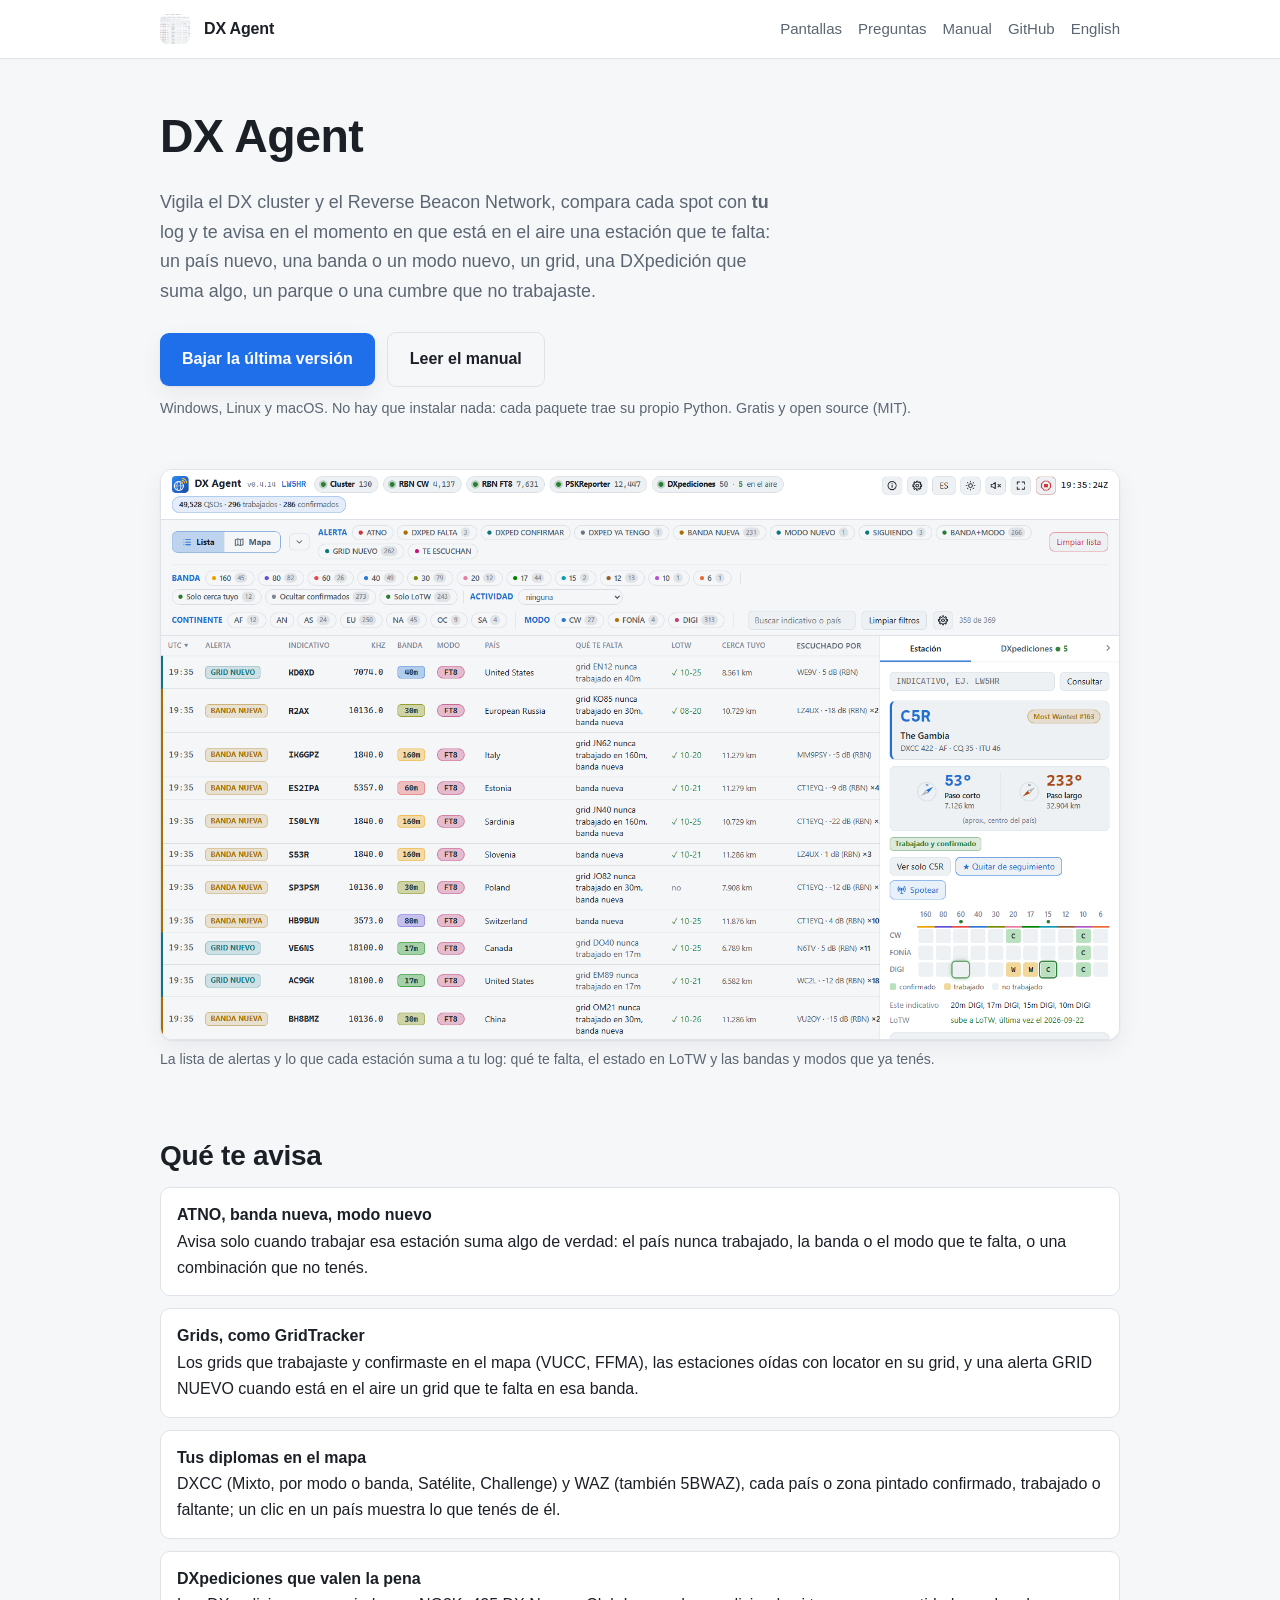
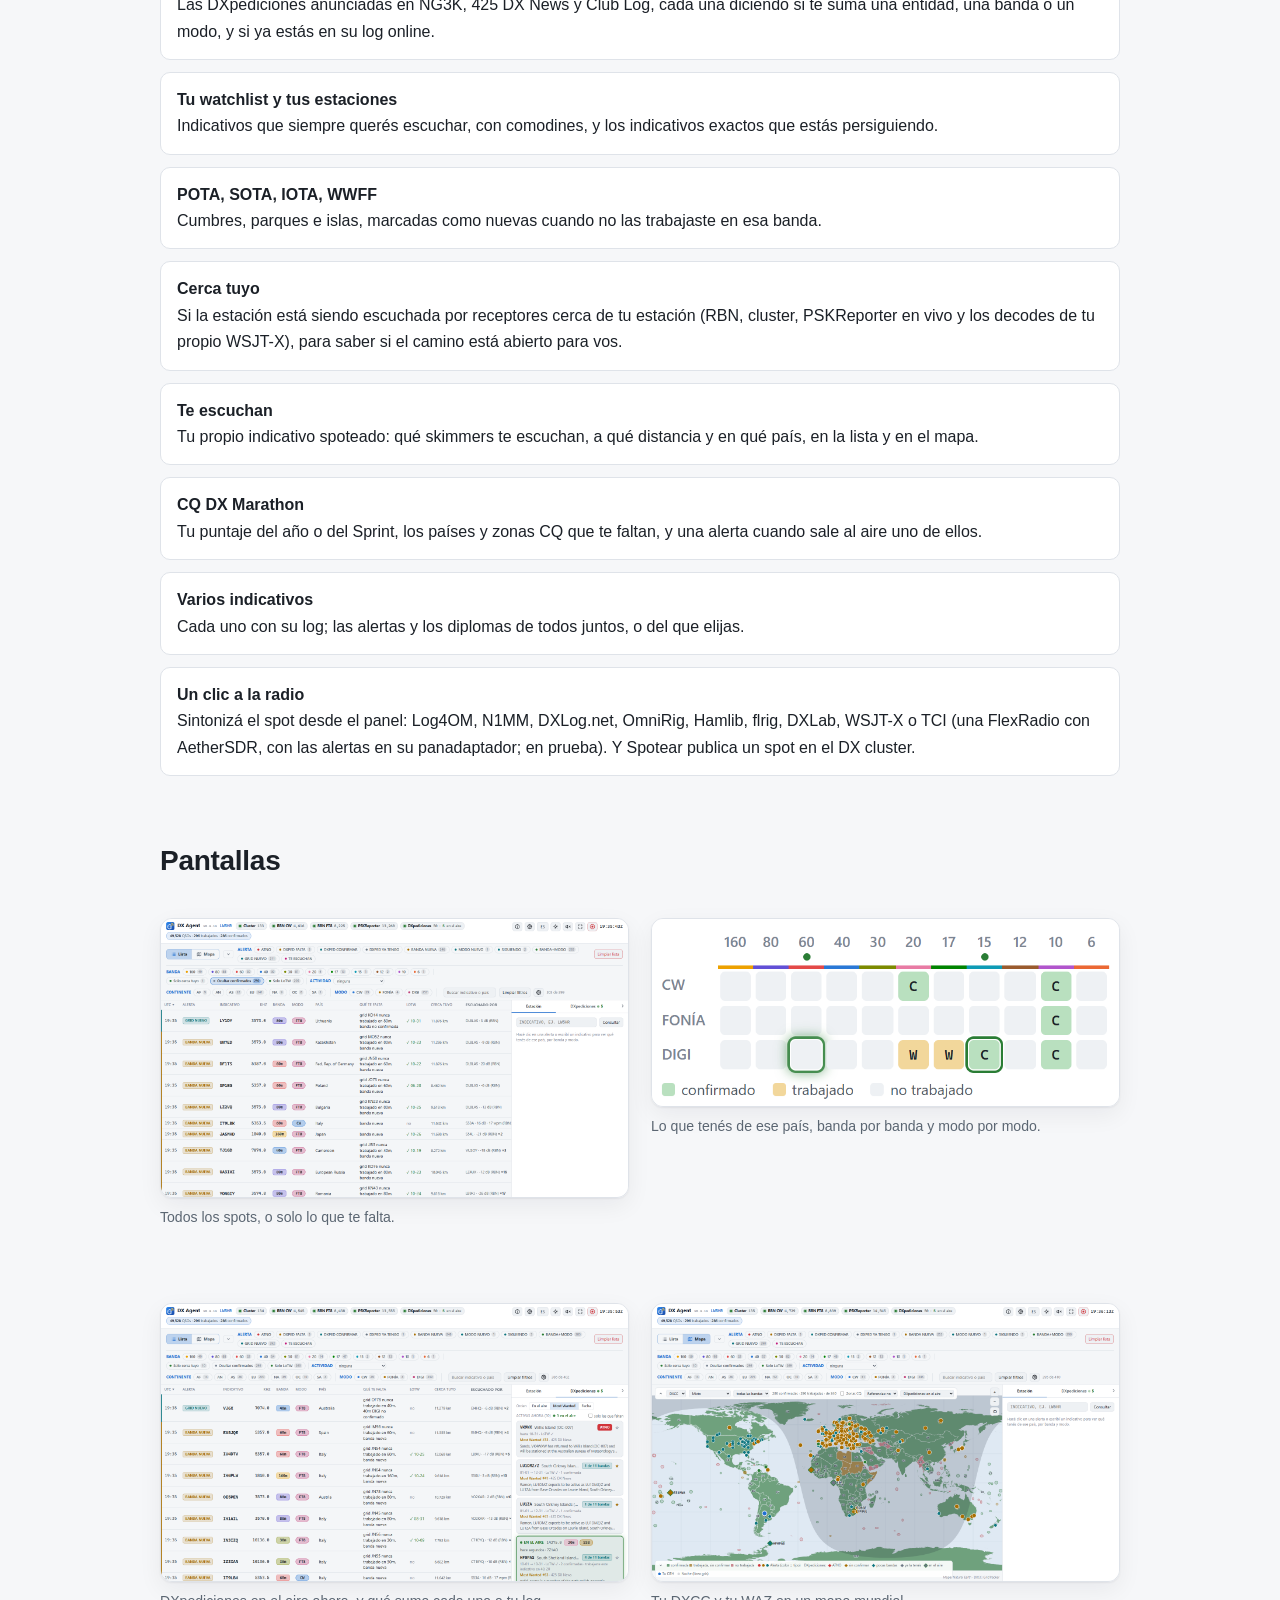
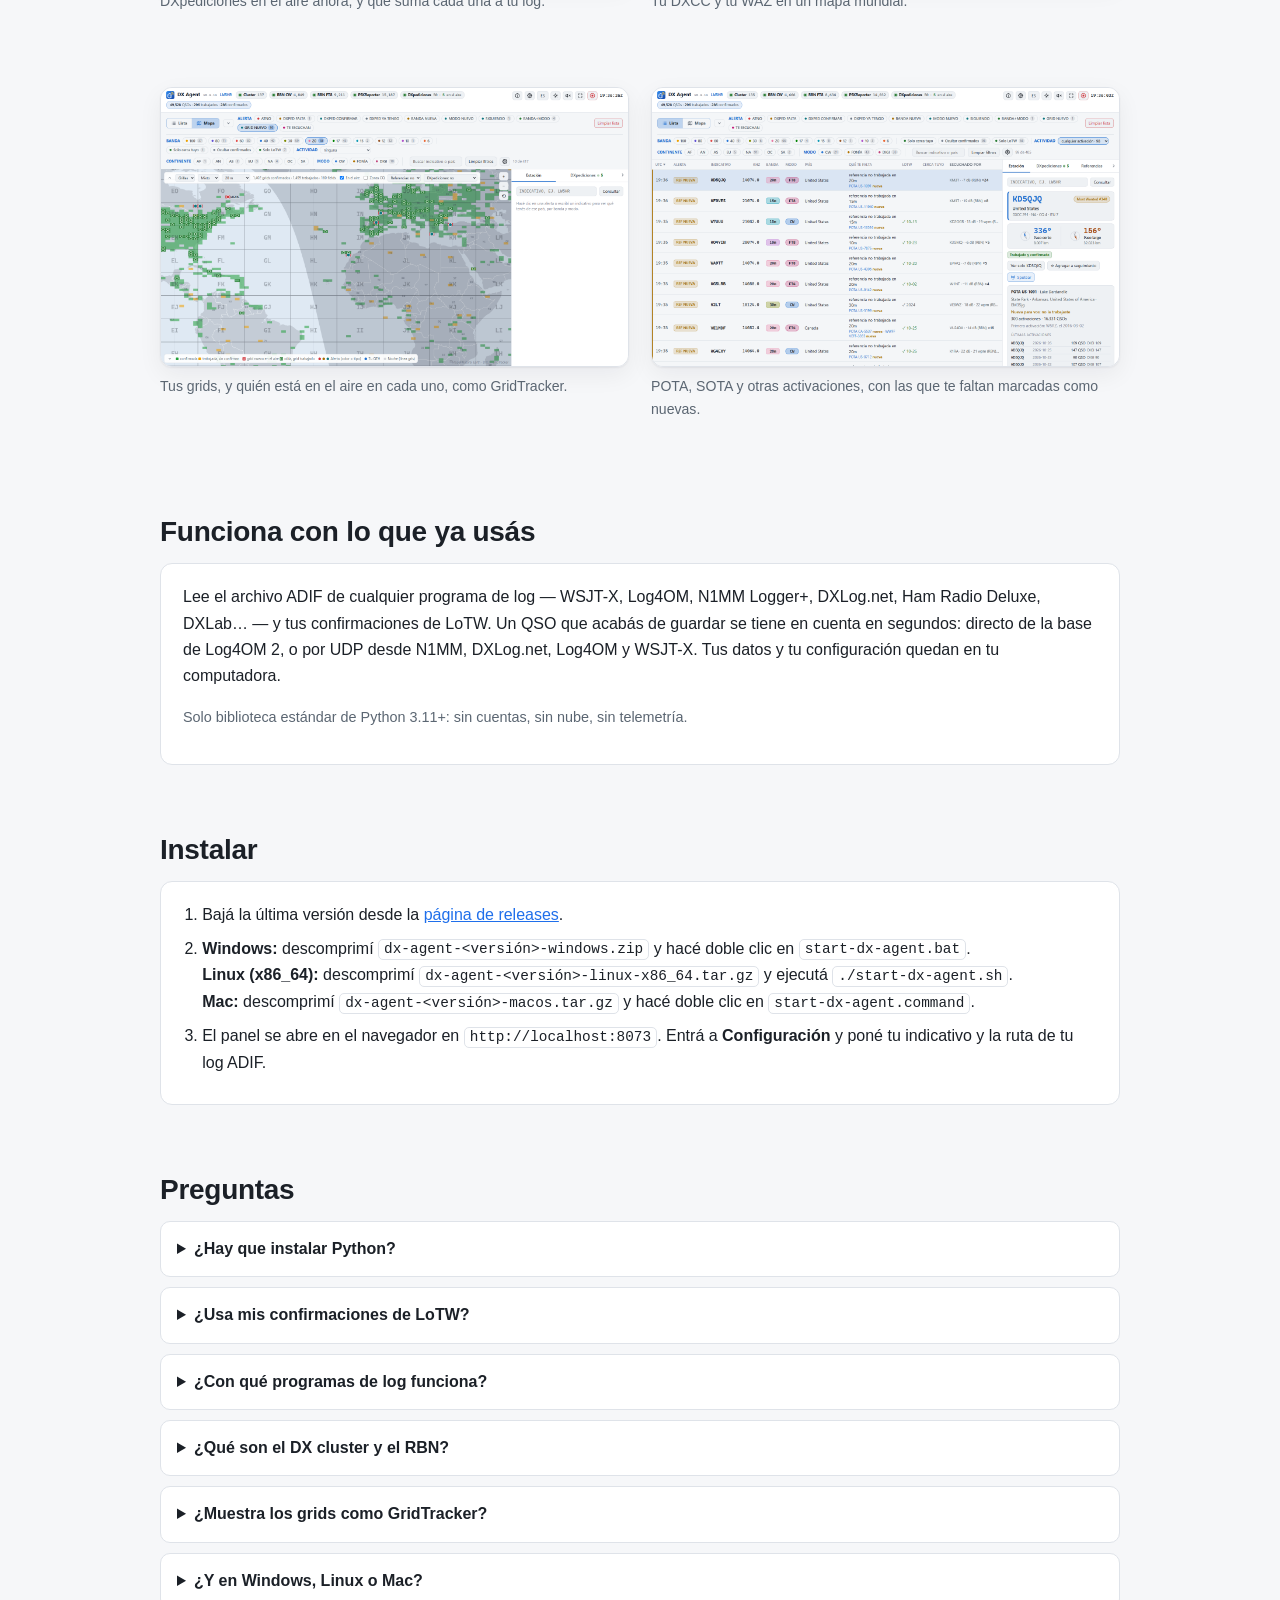
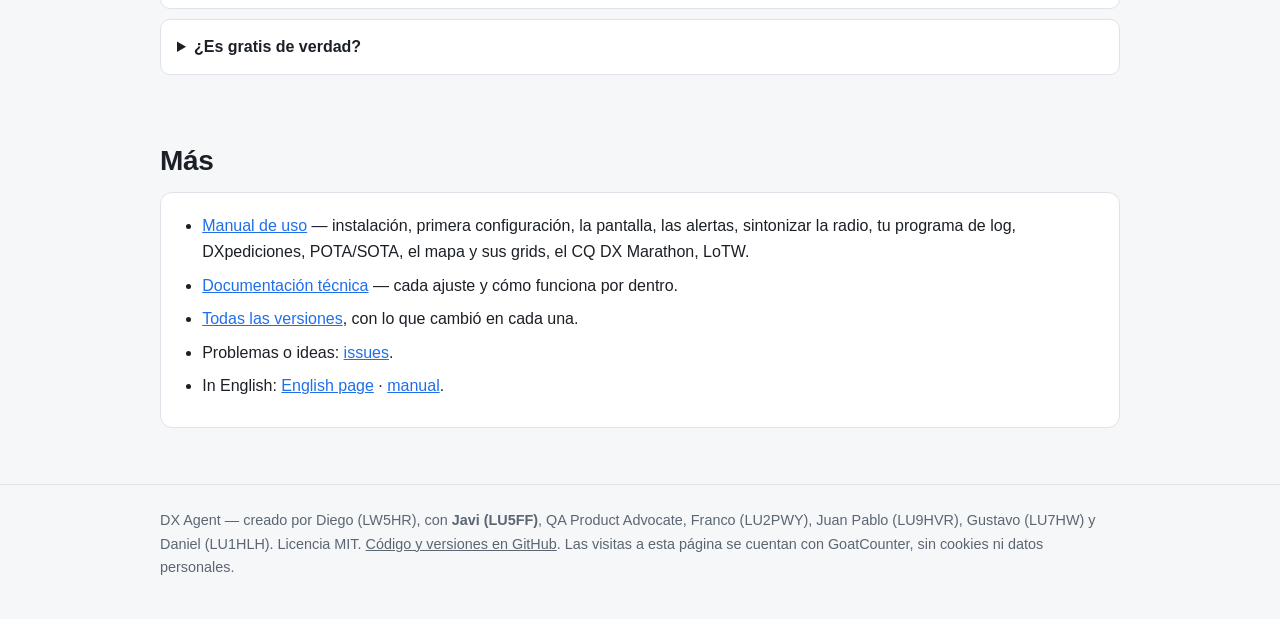
==== commit 61a2c3d0: "Page and manual: new screenshots of 0.4.14 in English and Spanish (they were 0.3.1's), and a new one" ====
--- a/es/index.html
+++ b/es/index.html
@@ -4,7 +4,7 @@
 <meta charset="utf-8">
 <meta name="viewport" content="width=device-width, initial-scale=1">
 <title>DX Agent — alertas del DX cluster y del RBN para lo que te falta</title>
-<meta name="description" content="Vigila el DX cluster y el RBN y te avisa cuando está en el aire un país, banda, modo o DXpedición que te falta. Gratis, open source, Windows, Linux y Mac.">
+<meta name="description" content="Vigila el DX cluster y el RBN y te avisa cuando está en el aire un país, banda, modo, grid o DXpedición que te falta, con tu DXCC, tu WAZ y tus grids en un mapa. Gratis, open source, Windows, Linux y Mac.">
 <link rel="canonical" href="https://ddimunzio.github.io/dx-agent-download/es/">
 <link rel="alternate" hreflang="en" href="https://ddimunzio.github.io/dx-agent-download/">
 <link rel="alternate" hreflang="es" href="https://ddimunzio.github.io/dx-agent-download/es/">
@@ -58,6 +58,8 @@
       "acceptedAnswer": { "@type": "Answer", "text": "El DX cluster es donde los radioaficionados anuncian las estaciones que escuchan. El Reverse Beacon Network es una red mundial de receptores automaticos que decodifican CW y modos digitales y reportan cada estacion que oyen. DX Agent escucha a los dos y se queda con lo que importa para tu log." } },
     { "@type": "Question", "name": "¿Funciona en Linux y en Mac?",
       "acceptedAnswer": { "@type": "Answer", "text": "Si. Windows, Linux (x86_64) y macOS tienen su propio paquete con Python adentro. Lo unico que no esta fuera de Windows es el log en vivo de Log4OM y los destinos de sintonia Log4OM, N1MM, OmniRig y DXLab; Hamlib, flrig y TCI funcionan en todas las plataformas." } },
+    { "@type": "Question", "name": "¿Muestra los grids como GridTracker?",
+      "acceptedAnswer": { "@type": "Answer", "text": "Si. La vista Grillas del mapa pinta los grids Maidenhead que trabajaste y confirmaste (reglas del VUCC, una banda para el VUCC o 6 m para el FFMA), pone en su grid a las estaciones oidas con locator, de los decodes de tu WSJT-X y los spots de FT8/FT4 de la RBN, y una alerta GRID NUEVO te avisa cuando esta en el aire un grid que te falta en esa banda." } },
     { "@type": "Question", "name": "¿Es gratis?",
       "acceptedAnswer": { "@type": "Answer", "text": "Si: licencia MIT, sin cuenta, sin telemetria y sin servicio en la nube. Corre en tu computadora." } }
   ]
@@ -86,8 +88,8 @@
     <h1>DX Agent</h1>
     <p class="lead">Vigila el DX cluster y el Reverse Beacon Network, compara cada spot con
       <strong>tu</strong> log y te avisa en el momento en que está en el aire una estación que te
-      falta: un país nuevo, una banda o un modo nuevo, una DXpedición que suma algo, un parque o una
-      cumbre que no trabajaste.</p>
+      falta: un país nuevo, una banda o un modo nuevo, un grid, una DXpedición que suma algo, un parque
+      o una cumbre que no trabajaste.</p>
     <div class="cta">
       <a class="btn" href="https://github.com/ddimunzio/dx-agent-download/releases/latest" data-goatcounter-click="download">Bajar la última versión</a>
       <a class="btn secondary" href="https://github.com/ddimunzio/dx-agent-download/blob/main/MANUAL.es.md">Leer el manual</a>
@@ -106,6 +108,12 @@
   <ul class="features">
     <li><b>ATNO, banda nueva, modo nuevo</b> Avisa solo cuando trabajar esa estación suma algo de
       verdad: el país nunca trabajado, la banda o el modo que te falta, o una combinación que no tenés.</li>
+    <li><b>Grids, como GridTracker</b> Los grids que trabajaste y confirmaste en el mapa (VUCC,
+      FFMA), las estaciones oídas con locator en su grid, y una alerta GRID NUEVO cuando está en el
+      aire un grid que te falta en esa banda.</li>
+    <li><b>Tus diplomas en el mapa</b> DXCC (Mixto, por modo o banda, Satélite, Challenge) y WAZ
+      (también 5BWAZ), cada país o zona pintado confirmado, trabajado o faltante; un clic en un país
+      muestra lo que tenés de él.</li>
     <li><b>DXpediciones que valen la pena</b> Las DXpediciones anunciadas en NG3K, 425 DX News y Club
       Log, cada una diciendo si te suma una entidad, una banda o un modo, y si ya estás en su log
       online.</li>
@@ -113,11 +121,18 @@
       los indicativos exactos que estás persiguiendo.</li>
     <li><b>POTA, SOTA, IOTA, WWFF</b> Cumbres, parques e islas, marcadas como nuevas cuando no las
       trabajaste en esa banda.</li>
-    <li><b>Cerca tuyo</b> Si la estación está siendo escuchada por receptores cerca de tu estación, para
-      saber si el camino está abierto para vos.</li>
+    <li><b>Cerca tuyo</b> Si la estación está siendo escuchada por receptores cerca de tu estación
+      (RBN, cluster, PSKReporter en vivo y los decodes de tu propio WSJT-X), para saber si el camino
+      está abierto para vos.</li>
+    <li><b>Te escuchan</b> Tu propio indicativo spoteado: qué skimmers te escuchan, a qué distancia y
+      en qué país, en la lista y en el mapa.</li>
+    <li><b>CQ DX Marathon</b> Tu puntaje del año o del Sprint, los países y zonas CQ que te faltan, y
+      una alerta cuando sale al aire uno de ellos.</li>
+    <li><b>Varios indicativos</b> Cada uno con su log; las alertas y los diplomas de todos juntos, o
+      del que elijas.</li>
     <li><b>Un clic a la radio</b> Sintonizá el spot desde el panel: Log4OM, N1MM, DXLog.net, OmniRig,
       Hamlib, flrig, DXLab, WSJT-X o TCI (una FlexRadio con AetherSDR, con las alertas en su
-      panadaptador; en prueba).</li>
+      panadaptador; en prueba). Y Spotear publica un spot en el DX cluster.</li>
   </ul>
 
   <h2 id="pantallas">Pantallas</h2>
@@ -136,7 +151,15 @@
     </figure>
     <figure>
       <img src="../images/map.es.png" alt="DX Agent: el mapa mundial con los países trabajados y confirmados y la posición de la estación" loading="lazy">
-      <figcaption>Tu DXCC, tu WAZ y tus grids en un mapa mundial.</figcaption>
+      <figcaption>Tu DXCC y tu WAZ en un mapa mundial.</figcaption>
+    </figure>
+    <figure>
+      <img src="../images/grids.es.png" alt="DX Agent: la vista Grillas del mapa, con los grids trabajados y confirmados y las estaciones en el aire en su grid" loading="lazy">
+      <figcaption>Tus grids, y quién está en el aire en cada uno, como GridTracker.</figcaption>
+    </figure>
+    <figure>
+      <img src="../images/activity.es.png" alt="DX Agent: la lista de alertas filtrada a las activaciones, con los parques y cumbres no trabajados marcados como nuevos" loading="lazy">
+      <figcaption>POTA, SOTA y otras activaciones, con las que te faltan marcadas como nuevas.</figcaption>
     </figure>
   </div>
 
@@ -190,6 +213,13 @@
       tu log.</p>
   </details>
   <details>
+    <summary>¿Muestra los grids como GridTracker?</summary>
+    <p>Sí. La vista <b>Grillas</b> del mapa pinta los grids Maidenhead que trabajaste y confirmaste
+      (reglas del VUCC: una banda para el VUCC, 6 m para el FFMA) y pone en su grid a las estaciones
+      oídas con locator, de los decodes de tu WSJT-X y los spots de FT8/FT4 de la RBN. Una alerta
+      <b>GRID NUEVO</b> te avisa cuando está en el aire un grid que te falta en esa banda.</p>
+  </details>
+  <details>
     <summary>¿Y en Windows, Linux o Mac?</summary>
     <p>En los tres, cada uno con su paquete. Lo único que no está fuera de Windows es el log en vivo
       de Log4OM y los destinos de sintonía Log4OM, N1MM, OmniRig y DXLab; Hamlib, flrig y TCI funcionan
@@ -206,7 +236,7 @@
     <ul>
       <li><a href="https://github.com/ddimunzio/dx-agent-download/blob/main/MANUAL.es.md">Manual de uso</a>
         — instalación, primera configuración, la pantalla, las alertas, sintonizar la radio, tu
-        programa de log, DXpediciones, POTA/SOTA, el mapa, el CQ DX Marathon, LoTW.</li>
+        programa de log, DXpediciones, POTA/SOTA, el mapa y sus grids, el CQ DX Marathon, LoTW.</li>
       <li><a href="https://github.com/ddimunzio/dx-agent-download/blob/main/docs/DOCUMENTACION.md">Documentación técnica</a>
         — cada ajuste y cómo funciona por dentro.</li>
       <li><a href="https://github.com/ddimunzio/dx-agent-download/releases" data-goatcounter-click="all-versions">Todas las versiones</a>, con
